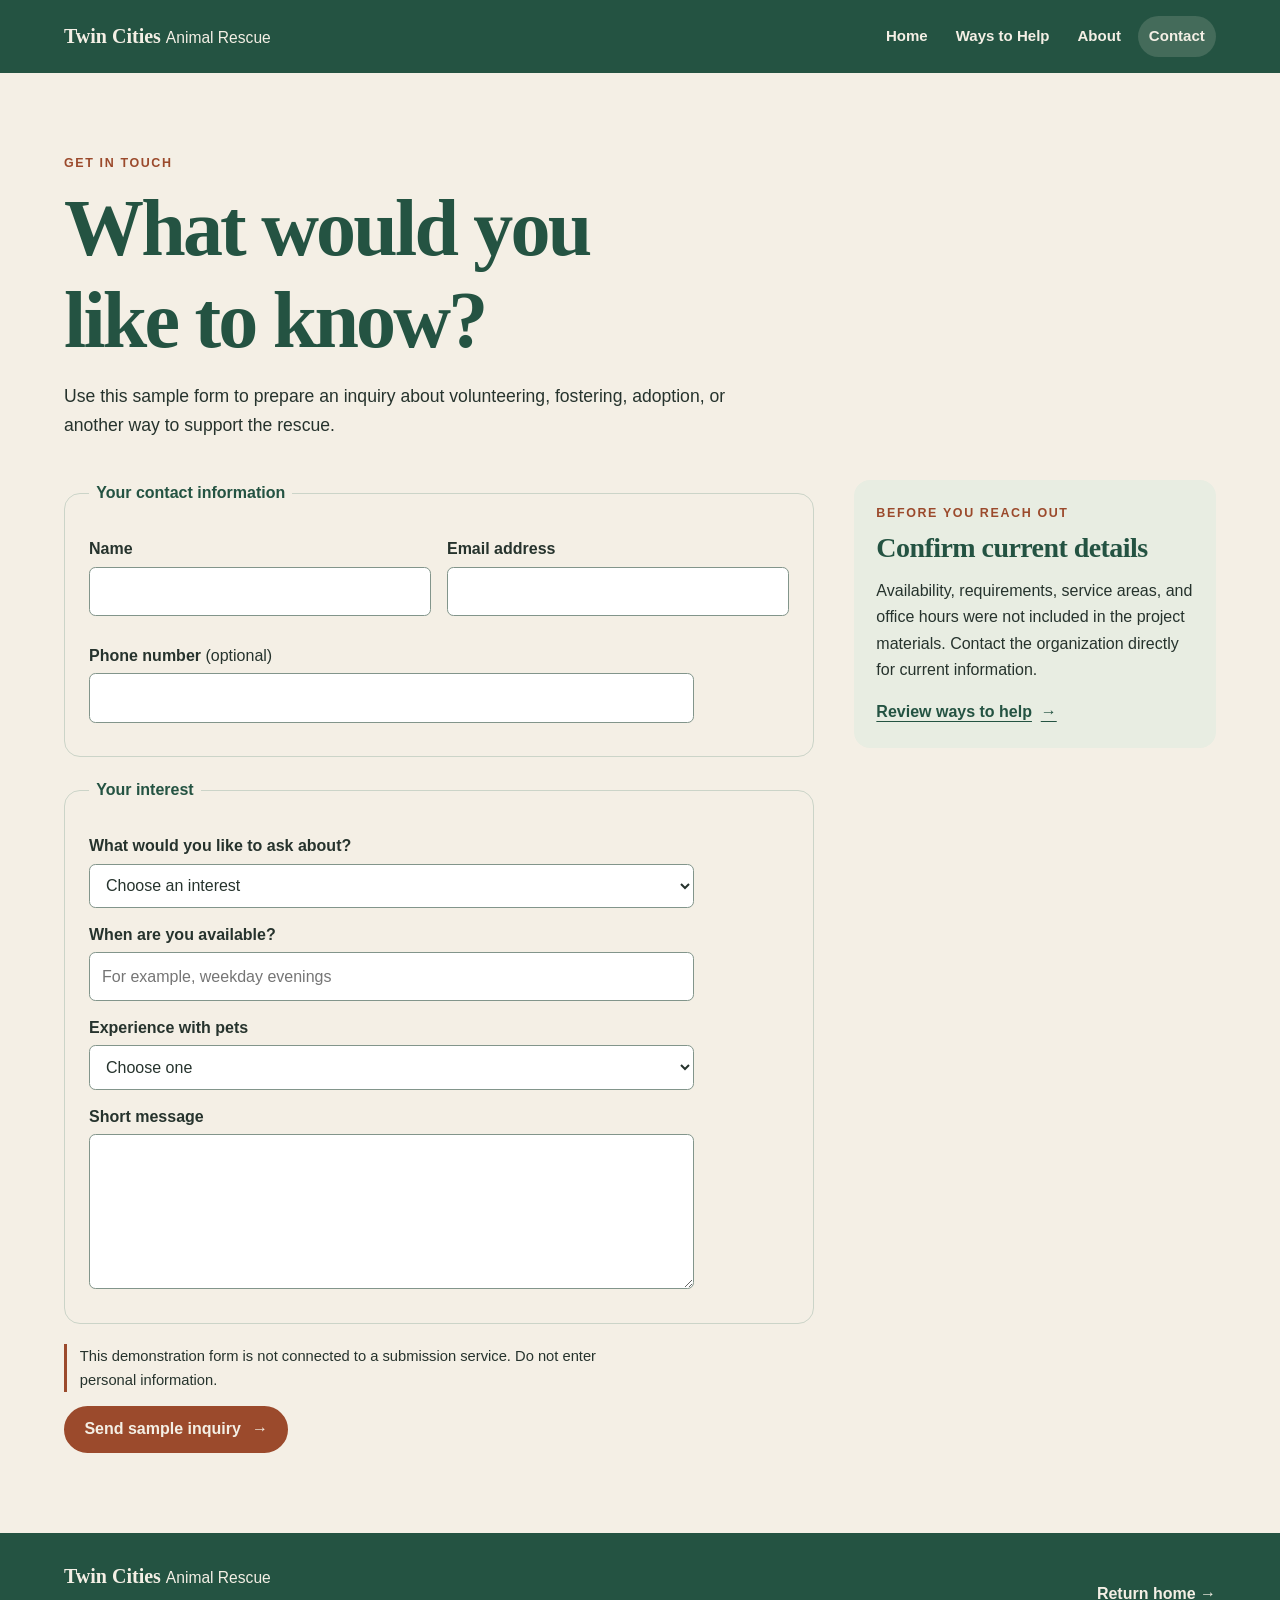
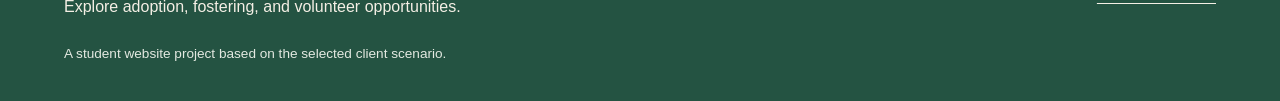
==== contact.html @ b4651c9f "Add files via upload" ====
<!doctype html>
<html lang="en">
<head><meta charset="utf-8"><meta name="viewport" content="width=device-width, initial-scale=1"><meta name="description" content="Send an inquiry about adoption, fostering, or volunteering."><title>Twin Cities Animal Rescue | Contact</title><link rel="stylesheet" href="styles.css"></head>
<body><a class="skip-link" href="#main-content">Skip to main content</a>
<header class="site-header"><a class="site-brand" href="index.html">Twin Cities <span>Animal Rescue</span></a><nav class="site-nav" aria-label="Main navigation"><ul><li><a href="index.html">Home</a></li><li><a href="services.html">Ways to Help</a></li><li><a href="about.html">About</a></li><li><a aria-current="page" href="contact.html">Contact</a></li></ul></nav></header>
<main class="site-main" id="main-content"><header class="page-heading"><p class="eyebrow">Get in touch</p><h1>What would you like to know?</h1><p>Use this sample form to prepare an inquiry about volunteering, fostering, adoption, or another way to support the rescue.</p></header>
<div class="contact-layout"><form class="contact-form" action="#" method="post"><fieldset><legend>Your contact information</legend><div class="form-grid"><p><label for="name">Name</label><input id="name" name="name" type="text" autocomplete="name" required></p><p><label for="email">Email address</label><input id="email" name="email" type="email" autocomplete="email" required></p></div><p><label for="phone">Phone number <span>(optional)</span></label><input id="phone" name="phone" type="tel" autocomplete="tel" pattern="[0-9()+. -]{7,20}" title="Enter 7 to 20 digits, spaces, or phone punctuation."></p></fieldset><fieldset><legend>Your interest</legend><p><label for="interest">What would you like to ask about?</label><select id="interest" name="interest" required><option value="">Choose an interest</option><option value="volunteer">Volunteering</option><option value="foster">Fostering</option><option value="adoption">Adoption information</option><option value="other">Other</option></select></p><p><label for="availability">When are you available?</label><input id="availability" name="availability" type="text" placeholder="For example, weekday evenings" required></p><p><label for="experience">Experience with pets</label><select id="experience" name="experience" required><option value="">Choose one</option><option value="new">I am new to pet care</option><option value="some">I have some pet-care experience</option><option value="experienced">I have extensive pet-care experience</option></select></p><p><label for="message">Short message</label><textarea id="message" name="message" rows="5" required></textarea></p></fieldset><p class="form-note">This demonstration form is not connected to a submission service. Do not enter personal information.</p><button type="submit">Send sample inquiry <span aria-hidden="true">→</span></button></form><aside class="contact-aside"><p class="eyebrow">Before you reach out</p><h2>Confirm current details</h2><p>Availability, requirements, service areas, and office hours were not included in the project materials. Contact the organization directly for current information.</p><a class="text-link" href="services.html">Review ways to help <span aria-hidden="true">→</span></a></aside></div>
</main><footer class="site-footer"><div><a class="site-brand" href="index.html">Twin Cities <span>Animal Rescue</span></a><p>Explore adoption, fostering, and volunteer opportunities.</p></div><a href="index.html">Return home <span aria-hidden="true">→</span></a><p class="footer-note">A student website project based on the selected client scenario.</p></footer></body></html>
---- styles.css ----
/* Twin Cities Animal Rescue | Touchstone 3 visual design */
:root{color-scheme:light;--forest:#245342;--clay:#9b4a2c;--paper:#f4efe5;--ink:#26332d;--sage:#e8ede2;--line:#cbd4c8;--content:72rem}
*{box-sizing:border-box}html{scroll-behavior:smooth}body{margin:0;background:var(--paper);color:var(--ink);font:1rem/1.65 Arial,Helvetica,sans-serif}h1,h2,h3,.site-brand{font-family:Georgia,"Times New Roman",serif;line-height:1.15;color:var(--forest)}h1{font-size:clamp(2.5rem,8vw,5rem);letter-spacing:-.035em;margin:.25rem 0 1rem;max-width:13ch}h2{font-size:clamp(1.7rem,4vw,2.5rem);letter-spacing:-.02em;margin:0 0 .85rem}p{max-width:68ch;margin:.6rem 0 1rem}a{color:var(--forest);text-underline-offset:.22em}a:hover{color:var(--clay)}a:focus-visible,button:focus-visible,input:focus-visible,select:focus-visible,textarea:focus-visible{outline:3px solid var(--clay);outline-offset:3px}
.skip-link{position:absolute;z-index:20;left:1rem;top:-5rem;padding:.7rem 1rem;background:var(--paper);color:var(--ink)}.skip-link:focus{top:1rem}
.site-header{display:flex;align-items:center;justify-content:space-between;flex-wrap:wrap;gap:.8rem 2rem;padding:1rem max(1rem,calc((100% - var(--content))/2));background:var(--forest);color:var(--paper)}.site-brand{display:inline-block;color:var(--paper);font-weight:700;font-size:1.25rem;text-decoration:none;white-space:nowrap}.site-brand span{font-family:Arial,Helvetica,sans-serif;font-size:.78em;font-weight:400}.site-brand:hover{color:var(--paper)}.site-nav ul{display:flex;flex-wrap:wrap;gap:.3rem .35rem;list-style:none;padding:0;margin:0}.site-nav a{display:inline-block;padding:.5rem .7rem;color:var(--paper);font-size:.94rem;font-weight:700;text-decoration:none;border-radius:999px}.site-nav a:hover,.site-nav a:focus-visible,.site-nav a[aria-current=page]{background:rgba(244,239,229,.15);color:var(--paper)}
.site-main{width:min(100% - 2rem,var(--content));margin-inline:auto;padding-block:clamp(2rem,6vw,5rem)}.eyebrow{color:var(--clay);font-size:.78rem;font-weight:700;letter-spacing:.13em;text-transform:uppercase;margin:0 0 .55rem}.hero{display:grid;align-items:center;gap:2rem;margin-bottom:clamp(3rem,8vw,6rem)}.hero-copy{max-width:39rem}.hero-copy>p:not(.eyebrow){font-size:1.12rem;max-width:57ch}.hero-image,.spotlight img,.responsive-feature img,.side-panel img,.about-art img{display:block;width:100%;height:auto;border-radius:1.25rem}.hero-image{background:var(--sage);box-shadow:0 1rem 2.5rem rgba(38,51,45,.08)}.button,button{display:inline-flex;align-items:center;gap:.7rem;border:2px solid var(--clay);border-radius:999px;padding:.78rem 1.15rem;background:var(--clay);color:var(--paper);font:700 1rem Arial,Helvetica,sans-serif;text-decoration:none;cursor:pointer}.button:hover,button:hover{background:var(--forest);border-color:var(--forest);color:var(--paper)}.button-light{background:var(--paper);border-color:var(--paper);color:var(--forest)}.button-light:hover{background:var(--paper);border-color:var(--paper);color:var(--forest)}.text-link{display:inline-flex;gap:.55rem;align-items:center;font-weight:700}.intro-section{max-width:46rem;margin-bottom:2rem}.intro-section h2{max-width:18ch}.feature-grid{display:grid;gap:1rem}.feature-card{position:relative;padding:1.4rem;border:1px solid var(--line);border-radius:1rem;background:var(--paper)}.feature-card h2{font-size:1.55rem;margin-top:.9rem}.feature-card p{min-height:3.2em}.feature-card a{font-weight:700}.card-number{display:inline-block;color:var(--clay);font-size:.78rem;font-weight:700;letter-spacing:.12em}.spotlight{margin:clamp(3rem,8vw,6rem) 0}.spotlight img{max-height:35rem;object-fit:cover;background:var(--sage)}.spotlight figcaption{margin-top:.9rem;max-width:70ch}.responsive-feature{display:grid;align-items:center;gap:1.5rem;padding:1.25rem;border-radius:1.25rem;background:var(--sage)}.responsive-feature img{max-height:25rem;object-fit:cover}.responsive-feature picture{order:-1}
.page-heading{max-width:52rem;margin-bottom:2.5rem}.page-heading h1{max-width:16ch}.page-heading>p:last-child{font-size:1.1rem}.service-layout{display:grid;gap:2rem;align-items:start}.service-list{display:grid;gap:1.2rem}.content-section{padding:1.5rem 0;border-top:1px solid var(--line)}.content-section h2{margin-top:.6rem}.steps{padding-left:1.4rem}.steps li{padding-left:.3rem;margin:.55rem 0}.side-panel{padding:1rem;border-radius:1.2rem;background:var(--forest);color:var(--paper)}.side-panel h2{margin-top:1rem;color:var(--paper);font-size:1.7rem}.side-panel p{color:var(--paper)}.side-panel img{margin-bottom:1rem;background:var(--sage)}.about-grid{display:grid;gap:2rem;align-items:center}.about-art{margin:0}.about-art img{background:var(--sage)}.about-art figcaption{font-size:.9rem;margin-top:.65rem}.media-note{display:grid;gap:1.5rem;align-items:center;margin-top:3rem;padding:1.25rem;border-radius:1.25rem;background:var(--sage)}.media-note video{display:block;width:100%;min-height:14rem;border-radius:.8rem;background:#d2ddcb;object-fit:cover}.media-note video[poster]{background:var(--sage)}
.contact-layout{display:grid;gap:2.5rem;align-items:start}.contact-form{max-width:100%}.contact-form fieldset{margin:0 0 1.25rem;padding:1rem clamp(1rem,3vw,1.5rem) 1.25rem;border:1px solid var(--line);border-radius:1rem;background:var(--paper)}.contact-form legend{padding:0 .45rem;color:var(--forest);font-weight:700}.form-grid{display:grid;gap:0 1rem}.contact-form p{margin:.85rem 0}.contact-form label{display:block;margin-bottom:.25rem;font-weight:700}.contact-form label span{font-weight:400}.contact-form input,.contact-form select,.contact-form textarea{display:block;width:100%;min-height:2.8rem;padding:.65rem .75rem;border:1px solid #82958b;border-radius:.4rem;background:white;color:var(--ink);font:inherit}.contact-form textarea{min-height:8rem;resize:vertical}.form-note{padding-left:.8rem;border-left:3px solid var(--clay);font-size:.92rem}.contact-aside{padding:1.4rem;border-radius:1rem;background:var(--sage)}.contact-aside h2{font-size:1.75rem}.site-footer{display:grid;gap:1rem;align-items:center;padding:2rem max(1rem,calc((100% - var(--content))/2));background:var(--forest);color:var(--paper)}.site-footer .site-brand{color:var(--paper)}.site-footer p{margin:.2rem 0}.site-footer>a{color:var(--paper);font-weight:700}.site-footer>a:hover{color:var(--paper)}.footer-note{font-size:.85rem;color:#e3e9e1}
@media(min-width:48rem){.hero{grid-template-columns:minmax(0,1fr) minmax(18rem,.92fr);gap:3rem}.feature-grid{grid-template-columns:repeat(3,minmax(0,1fr))}.responsive-feature{grid-template-columns:1fr 1fr;gap:2rem;padding:2rem}.responsive-feature picture{order:initial}.service-layout{grid-template-columns:minmax(0,1.4fr) minmax(16rem,.7fr);gap:3rem}.side-panel{position:sticky;top:1.5rem}.about-grid{grid-template-columns:1fr .9fr}.media-note{grid-template-columns:1fr 1.1fr;padding:2rem}.form-grid{grid-template-columns:1fr 1fr}.contact-layout{grid-template-columns:minmax(0,1.45fr) minmax(15rem,.7fr)}.site-footer{grid-template-columns:1fr auto}.footer-note{grid-column:1/-1}}
@media(min-width:64rem){.site-main{padding-block:5rem}.hero{gap:4rem}.feature-card{padding:1.7rem}.responsive-feature{padding:2.5rem}}
@media(prefers-reduced-motion:reduce){html{scroll-behavior:auto}*,*::before,*::after{animation-duration:.01ms!important;animation-iteration-count:1!important;transition-duration:.01ms!important}}
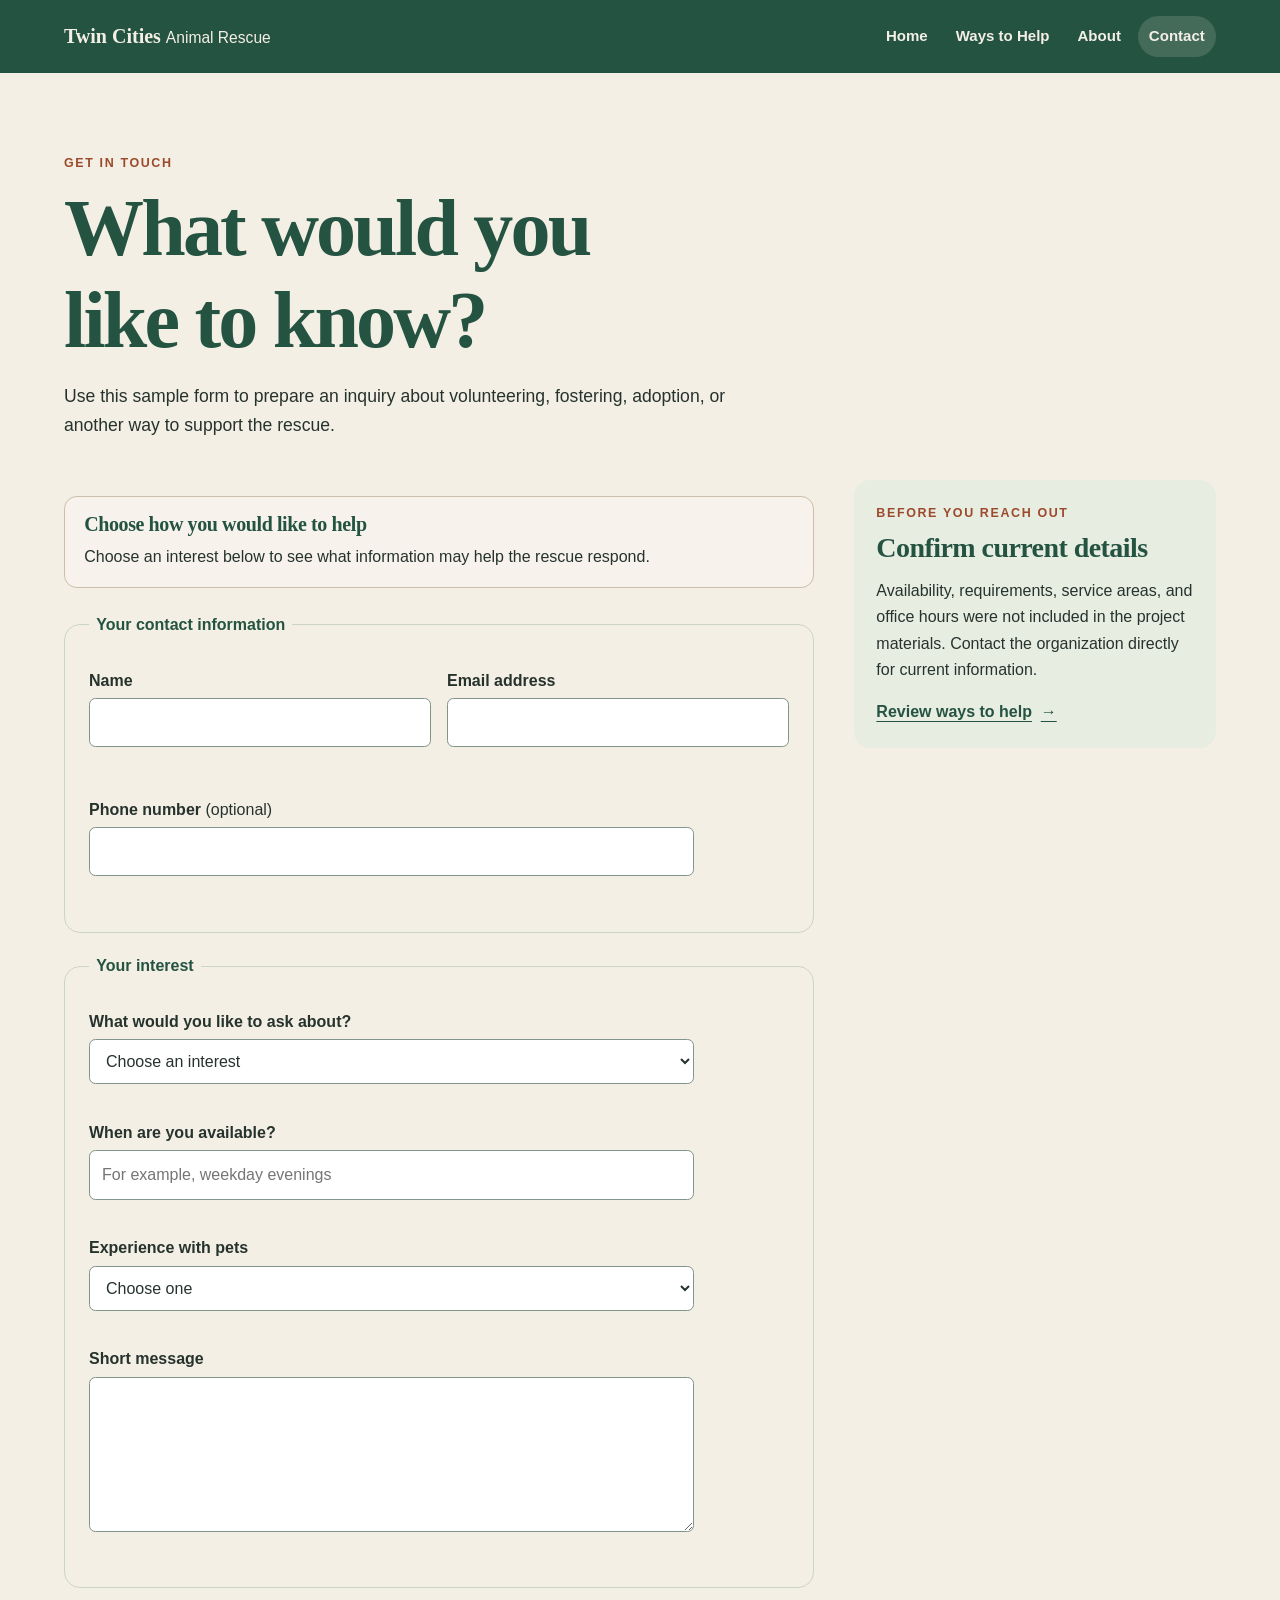
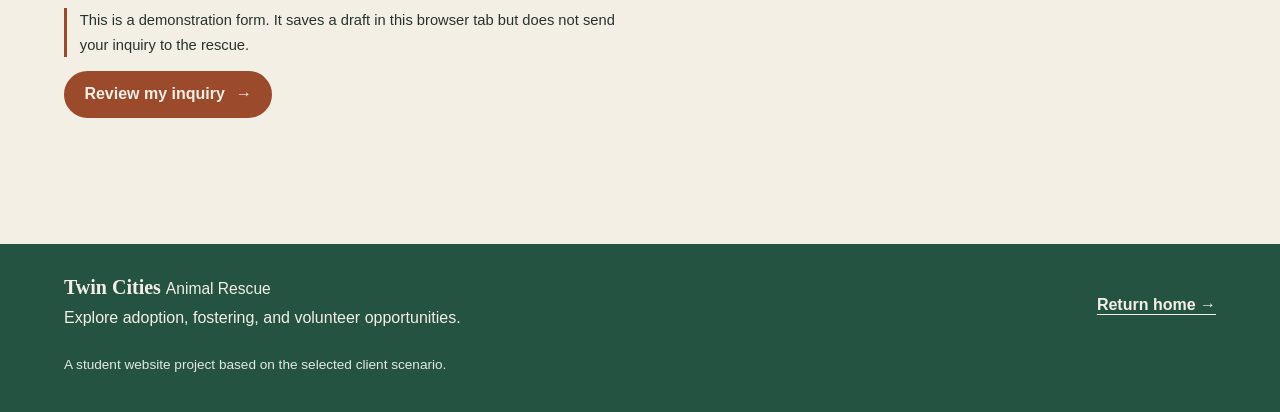
==== commit 4e3a15c1: "Add files via upload" ====
--- a/contact.html
+++ b/contact.html
@@ -1,8 +1,74 @@
 <!doctype html>
 <html lang="en">
-<head><meta charset="utf-8"><meta name="viewport" content="width=device-width, initial-scale=1"><meta name="description" content="Send an inquiry about adoption, fostering, or volunteering."><title>Twin Cities Animal Rescue | Contact</title><link rel="stylesheet" href="styles.css"></head>
-<body><a class="skip-link" href="#main-content">Skip to main content</a>
-<header class="site-header"><a class="site-brand" href="index.html">Twin Cities <span>Animal Rescue</span></a><nav class="site-nav" aria-label="Main navigation"><ul><li><a href="index.html">Home</a></li><li><a href="services.html">Ways to Help</a></li><li><a href="about.html">About</a></li><li><a aria-current="page" href="contact.html">Contact</a></li></ul></nav></header>
-<main class="site-main" id="main-content"><header class="page-heading"><p class="eyebrow">Get in touch</p><h1>What would you like to know?</h1><p>Use this sample form to prepare an inquiry about volunteering, fostering, adoption, or another way to support the rescue.</p></header>
-<div class="contact-layout"><form class="contact-form" action="#" method="post"><fieldset><legend>Your contact information</legend><div class="form-grid"><p><label for="name">Name</label><input id="name" name="name" type="text" autocomplete="name" required></p><p><label for="email">Email address</label><input id="email" name="email" type="email" autocomplete="email" required></p></div><p><label for="phone">Phone number <span>(optional)</span></label><input id="phone" name="phone" type="tel" autocomplete="tel" pattern="[0-9()+. -]{7,20}" title="Enter 7 to 20 digits, spaces, or phone punctuation."></p></fieldset><fieldset><legend>Your interest</legend><p><label for="interest">What would you like to ask about?</label><select id="interest" name="interest" required><option value="">Choose an interest</option><option value="volunteer">Volunteering</option><option value="foster">Fostering</option><option value="adoption">Adoption information</option><option value="other">Other</option></select></p><p><label for="availability">When are you available?</label><input id="availability" name="availability" type="text" placeholder="For example, weekday evenings" required></p><p><label for="experience">Experience with pets</label><select id="experience" name="experience" required><option value="">Choose one</option><option value="new">I am new to pet care</option><option value="some">I have some pet-care experience</option><option value="experienced">I have extensive pet-care experience</option></select></p><p><label for="message">Short message</label><textarea id="message" name="message" rows="5" required></textarea></p></fieldset><p class="form-note">This demonstration form is not connected to a submission service. Do not enter personal information.</p><button type="submit">Send sample inquiry <span aria-hidden="true">→</span></button></form><aside class="contact-aside"><p class="eyebrow">Before you reach out</p><h2>Confirm current details</h2><p>Availability, requirements, service areas, and office hours were not included in the project materials. Contact the organization directly for current information.</p><a class="text-link" href="services.html">Review ways to help <span aria-hidden="true">→</span></a></aside></div>
-</main><footer class="site-footer"><div><a class="site-brand" href="index.html">Twin Cities <span>Animal Rescue</span></a><p>Explore adoption, fostering, and volunteer opportunities.</p></div><a href="index.html">Return home <span aria-hidden="true">→</span></a><p class="footer-note">A student website project based on the selected client scenario.</p></footer></body></html>+<head>
+  <meta charset="utf-8">
+  <meta name="viewport" content="width=device-width, initial-scale=1">
+  <meta name="description" content="Send an inquiry about adoption, fostering, or volunteering.">
+  <title>Twin Cities Animal Rescue | Contact</title>
+  <link rel="stylesheet" href="styles.css">
+  <link rel="stylesheet" href="touchstone4.css">
+</head>
+<body>
+  <a class="skip-link" href="#main-content">Skip to main content</a>
+  <header class="site-header">
+    <a class="site-brand" href="index.html">Twin Cities <span>Animal Rescue</span></a>
+    <nav class="site-nav" aria-label="Main navigation">
+      <ul>
+        <li><a href="index.html">Home</a></li>
+        <li><a href="services.html">Ways to Help</a></li>
+        <li><a href="about.html">About</a></li>
+        <li><a aria-current="page" href="contact.html">Contact</a></li>
+      </ul>
+    </nav>
+  </header>
+  <main class="site-main" id="main-content">
+    <header class="page-heading">
+      <p class="eyebrow">Get in touch</p>
+      <h1>What would you like to know?</h1>
+      <p>Use this sample form to prepare an inquiry about volunteering, fostering, adoption, or another way to support the rescue.</p>
+    </header>
+    <div class="contact-layout">
+      <form class="contact-form" id="contact-form" novalidate>
+        <section class="inquiry-guide" aria-labelledby="inquiry-guide-heading">
+          <h2 id="inquiry-guide-heading">Choose how you would like to help</h2>
+          <p id="interest-guidance" aria-live="polite">Choose an interest below to see what information may help the rescue respond.</p>
+        </section>
+        <fieldset>
+          <legend>Your contact information</legend>
+          <div class="form-grid">
+            <p><label for="name">Name</label><input id="name" name="name" type="text" autocomplete="name" aria-describedby="name-error" required><small class="field-error" id="name-error"></small></p>
+            <p><label for="email">Email address</label><input id="email" name="email" type="email" autocomplete="email" aria-describedby="email-error" required><small class="field-error" id="email-error"></small></p>
+          </div>
+          <p><label for="phone">Phone number <span>(optional)</span></label><input id="phone" name="phone" type="tel" autocomplete="tel" pattern="[0-9()+. -]{7,20}" title="Enter 7 to 20 digits, spaces, or phone punctuation." aria-describedby="phone-error"><small class="field-error" id="phone-error"></small></p>
+        </fieldset>
+        <fieldset>
+          <legend>Your interest</legend>
+          <p><label for="interest">What would you like to ask about?</label><select id="interest" name="interest" aria-describedby="interest-error" required><option value="">Choose an interest</option><option value="volunteer">Volunteering</option><option value="foster">Fostering</option><option value="adoption">Adoption information</option><option value="other">Other</option></select><small class="field-error" id="interest-error"></small></p>
+          <p><label for="availability">When are you available?</label><input id="availability" name="availability" type="text" placeholder="For example, weekday evenings" aria-describedby="availability-error" required><small class="field-error" id="availability-error"></small></p>
+          <p><label for="experience">Experience with pets</label><select id="experience" name="experience" aria-describedby="experience-error" required><option value="">Choose one</option><option value="new">I am new to pet care</option><option value="some">I have some pet-care experience</option><option value="experienced">I have extensive pet-care experience</option></select><small class="field-error" id="experience-error"></small></p>
+          <p><label for="message">Short message</label><textarea id="message" name="message" rows="5" aria-describedby="message-error" required></textarea><small class="field-error" id="message-error"></small></p>
+        </fieldset>
+        <p class="form-note">This is a demonstration form. It saves a draft in this browser tab but does not send your inquiry to the rescue.</p>
+        <button type="submit">Review my inquiry <span aria-hidden="true">→</span></button>
+        <p class="form-status" id="form-status" role="status" aria-live="polite"></p>
+        <section class="inquiry-summary" id="inquiry-summary" aria-live="polite" hidden>
+          <h2>Inquiry preview</h2>
+          <p id="summary-text"></p>
+        </section>
+      </form>
+      <aside class="contact-aside">
+        <p class="eyebrow">Before you reach out</p>
+        <h2>Confirm current details</h2>
+        <p>Availability, requirements, service areas, and office hours were not included in the project materials. Contact the organization directly for current information.</p>
+        <a class="text-link" href="services.html">Review ways to help <span aria-hidden="true">→</span></a>
+      </aside>
+    </div>
+  </main>
+  <footer class="site-footer">
+    <div><a class="site-brand" href="index.html">Twin Cities <span>Animal Rescue</span></a><p>Explore adoption, fostering, and volunteer opportunities.</p></div>
+    <a href="index.html">Return home <span aria-hidden="true">→</span></a>
+    <p class="footer-note">A student website project based on the selected client scenario.</p>
+  </footer>
+  <script src="script.js" defer></script>
+</body>
+</html>
--- a/touchstone4.css
+++ b/touchstone4.css
@@ -0,0 +1,17 @@
+/* Additive styles for Touchstone 4; styles.css remains unchanged. */
+.inquiry-guide,
+.inquiry-summary {
+  margin: 1rem 0 1.5rem;
+  padding: 1rem 1.2rem;
+  border: 1px solid #cbbda9;
+  border-radius: 0.8rem;
+  background: #f7f3ec;
+}
+.inquiry-guide h2,
+.inquiry-summary h2 { margin: 0 0 0.5rem; font-size: 1.25rem; }
+.inquiry-guide p,
+.inquiry-summary p { margin: 0; }
+.contact-form .field-error { display: block; min-height: 1.35em; margin-top: 0.15rem; color: #8b2e22; font-size: 0.92rem; font-weight: 700; }
+.contact-form [aria-invalid="true"] { border: 2px solid #8b2e22; }
+.contact-form .form-status { min-height: 1.5em; margin: 0.7rem 0; font-weight: 700; }
+.contact-form .inquiry-summary[hidden] { display: none; }
